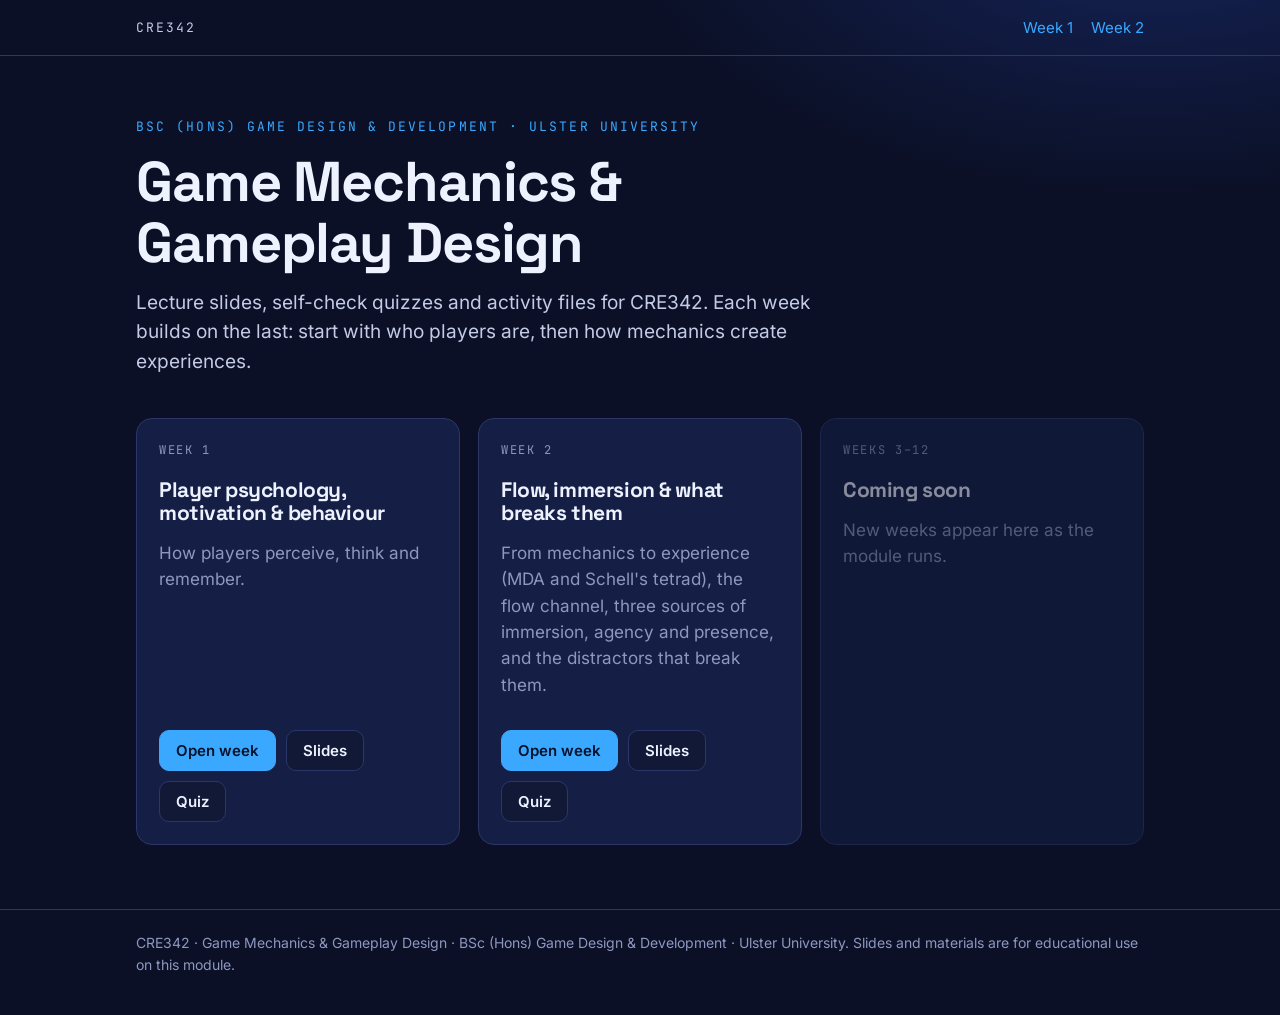
==== index.html @ 596657ba "Initial CRE342 student site: weeks 1-2 slides, quizzes and activity files Co-Authored-By: Claude Opu" ====
<!doctype html>
<html lang="en-GB">
<head>
<meta charset="utf-8">
<meta name="viewport" content="width=device-width, initial-scale=1">
<title>CRE342 · Game Mechanics &amp; Gameplay Design</title>
<link rel="stylesheet" href="assets/site.css">
</head>
<body>
<header class="site"><div class="wrap">
  <a class="brand" href="index.html">CRE342</a>
  <nav><a href="week-01/index.html">Week 1</a><a href="week-02/index.html">Week 2</a></nav>
</div></header>
<main class="wrap">

<section class="hero">
  <span class="kicker">BSc (Hons) Game Design &amp; Development · Ulster University</span>
  <h1>Game Mechanics &amp;<br>Gameplay Design</h1>
  <p class="lead">Lecture slides, self-check quizzes and activity files for CRE342. Each week builds on the last: start with who players are, then how mechanics create experiences.</p>
</section>
<div class="weeks">
  <div class="card week">
    <span class="tag">Week 1</span>
    <h3>Player psychology, motivation &amp; behaviour</h3>
    <p class="muted">How players perceive, think and remember.</p>
    <div class="actions"><a class="btn primary" href="week-01/index.html">Open week</a><a class="btn" href="week-01/slides.html">Slides</a><a class="btn" href="week-01/quiz.html">Quiz</a></div>
  </div>
  <div class="card week">
    <span class="tag">Week 2</span>
    <h3>Flow, immersion &amp; what breaks them</h3>
    <p class="muted">From mechanics to experience (MDA and Schell&#x27;s tetrad), the flow channel, three sources of immersion, agency and presence, and the distractors that break them.</p>
    <div class="actions"><a class="btn primary" href="week-02/index.html">Open week</a><a class="btn" href="week-02/slides.html">Slides</a><a class="btn" href="week-02/quiz.html">Quiz</a></div>
  </div>
  <div class="card week soon"><span class="tag">Weeks 3–12</span><h3>Coming soon</h3><p class="muted">New weeks appear here as the module runs.</p></div>
</div>
</main>
<footer class="site"><div class="wrap">CRE342 · Game Mechanics & Gameplay Design · BSc (Hons) Game Design &amp; Development · Ulster University.
Slides and materials are for educational use on this module.</div></footer>
</body>
</html>
---- assets/site.css ----
/* CRE342 student site: same palette as the lecture decks */
@font-face { font-family: "Inter"; src: url(../lib/fonts/inter-latin-wght-normal.woff2) format("woff2"); font-weight: 100 900; }
@font-face { font-family: "Space Grotesk"; src: url(../lib/fonts/space-grotesk-latin-wght-normal.woff2) format("woff2"); font-weight: 300 700; }
@font-face { font-family: "JetBrains Mono"; src: url(../lib/fonts/jetbrains-mono-latin-wght-normal.woff2) format("woff2"); font-weight: 100 800; }

:root {
  --bg: #0b1026; --bg-2: #111936; --panel: #151f45; --line: #2a3768;
  --ink: #eef2ff; --ink-2: #c3cbe6; --muted: #8d98bf;
  --blue: #3aa8ff; --coral: #ff6b6b; --mint: #4fd1a5; --gold: #ffc53d; --violet: #a58bff;
  --display: "Space Grotesk", "Inter", system-ui, sans-serif;
  --body: "Inter", system-ui, sans-serif;
  --mono: "JetBrains Mono", ui-monospace, monospace;
}
* { box-sizing: border-box; }
html { -webkit-text-size-adjust: 100%; }
body { margin: 0; background: radial-gradient(900px 500px at 90% -10%, #16255c 0%, transparent 60%), var(--bg); color: var(--ink); font: 17px/1.55 var(--body); min-height: 100vh; }
a { color: var(--blue); text-decoration: none; }
a:hover { text-decoration: underline; }
a:focus-visible, button:focus-visible { outline: 3px solid var(--gold); outline-offset: 2px; border-radius: 6px; }
.wrap { max-width: 1040px; margin: 0 auto; padding: 0 16px; }

header.site { border-bottom: 1px solid var(--line); }
header.site .wrap { display: flex; align-items: center; justify-content: space-between; gap: 16px; padding-top: 16px; padding-bottom: 16px; }
header.site .brand { font-family: var(--mono); font-size: 13px; letter-spacing: .16em; text-transform: uppercase; color: var(--ink-2); }
header.site nav { display: flex; gap: 18px; flex-wrap: wrap; font-size: 15px; }

.hero { padding: 56px 0 28px; }
.kicker { font-family: var(--mono); font-size: 13px; letter-spacing: .16em; text-transform: uppercase; color: var(--blue); }
h1, h2, h3 { font-family: var(--display); letter-spacing: -.02em; line-height: 1.1; margin: 0; }
h1 { font-size: clamp(34px, 6vw, 56px); margin: 12px 0 14px; }
h2 { font-size: 28px; margin: 40px 0 16px; }
h3 { font-size: 21px; margin-bottom: 6px; }
.lead { font-size: 19px; color: var(--ink-2); max-width: 720px; }
p { margin: 0 0 14px; }
.muted { color: var(--muted); }

.weeks { display: grid; grid-template-columns: repeat(auto-fill, minmax(290px, 1fr)); gap: 18px; }
.card { background: var(--panel); border: 1px solid var(--line); border-radius: 16px; padding: 22px; }
.card .tag { font-family: var(--mono); font-size: 12px; letter-spacing: .14em; text-transform: uppercase; color: var(--muted); display: block; margin-bottom: 8px; }
.card.week { display: flex; flex-direction: column; gap: 10px; }
.card.week .actions { margin-top: auto; display: flex; gap: 10px; flex-wrap: wrap; padding-top: 8px; }
.card.soon { opacity: .55; }

.btn { display: inline-flex; align-items: center; gap: 8px; padding: 10px 16px; border-radius: 10px; border: 1px solid var(--line); background: var(--bg-2); color: var(--ink); font: 600 15px var(--body); cursor: pointer; }
.btn:hover { text-decoration: none; border-color: var(--blue); }
.btn.primary { background: var(--blue); border-color: var(--blue); color: #04122a; }
.btn.primary:hover { filter: brightness(1.08); }

ul.clean { list-style: none; padding: 0; margin: 0; }
ul.clean li { padding: 10px 0; border-bottom: 1px solid rgba(42,55,104,.6); }
ul.outcomes { padding-left: 1.2em; }
ul.outcomes li { margin-bottom: 8px; color: var(--ink-2); }
ul.outcomes li::marker { color: var(--blue); }
.refs p { font-size: 15px; color: var(--ink-2); padding-left: 1.4em; text-indent: -1.4em; }
.grid-2 { display: grid; grid-template-columns: repeat(auto-fit, minmax(300px, 1fr)); gap: 18px; }
.file { display: flex; justify-content: space-between; align-items: center; gap: 12px; }
.file .ext { font-family: var(--mono); font-size: 12px; color: var(--gold); border: 1px solid var(--gold); border-radius: 6px; padding: 2px 6px; }

footer.site { margin-top: 64px; border-top: 1px solid var(--line); padding: 22px 0 40px; color: var(--muted); font-size: 14px; }

/* Quiz */
.quiz { max-width: 760px; }
.quiz .progress { height: 6px; border-radius: 3px; background: var(--bg-2); overflow: hidden; margin: 18px 0 26px; }
.quiz .progress i { display: block; height: 100%; width: 0; background: var(--blue); transition: width .3s; }
.quiz .qnum { font-family: var(--mono); font-size: 13px; letter-spacing: .14em; color: var(--muted); text-transform: uppercase; }
.quiz .question { font-family: var(--display); font-size: clamp(22px, 3.5vw, 28px); line-height: 1.25; margin: 8px 0 22px; }
.quiz .answers { display: grid; gap: 10px; }
.quiz .answer { text-align: left; width: 100%; padding: 14px 16px; border-radius: 12px; border: 1px solid var(--line); background: var(--panel); color: var(--ink); font: 17px/1.4 var(--body); cursor: pointer; display: grid; grid-template-columns: 34px 1fr; gap: 10px; align-items: center; }
.quiz .answer:hover:not(:disabled) { border-color: var(--blue); }
.quiz .answer .k { font-family: var(--mono); font-size: 14px; color: var(--muted); border: 1px solid var(--line); border-radius: 8px; text-align: center; padding: 3px 0; }
.quiz .answer.right { border-color: var(--mint); background: rgba(79,209,165,.14); }
.quiz .answer.wrong { border-color: var(--coral); background: rgba(255,107,107,.14); }
.quiz .answer:disabled { cursor: default; }
.quiz .feedback { margin-top: 18px; padding: 16px 18px; border-radius: 12px; border: 1px solid var(--line); background: var(--bg-2); display: none; }
.quiz .feedback.show { display: block; }
.quiz .feedback strong.ok { color: var(--mint); } .quiz .feedback strong.no { color: var(--coral); }
.quiz .next { margin-top: 18px; }
.quiz .score { font-family: var(--display); font-size: 64px; font-weight: 700; margin: 10px 0; }
.quiz .review li { margin-bottom: 12px; color: var(--ink-2); }
.quiz .review .no { color: var(--coral); } .quiz .review .ok { color: var(--mint); }
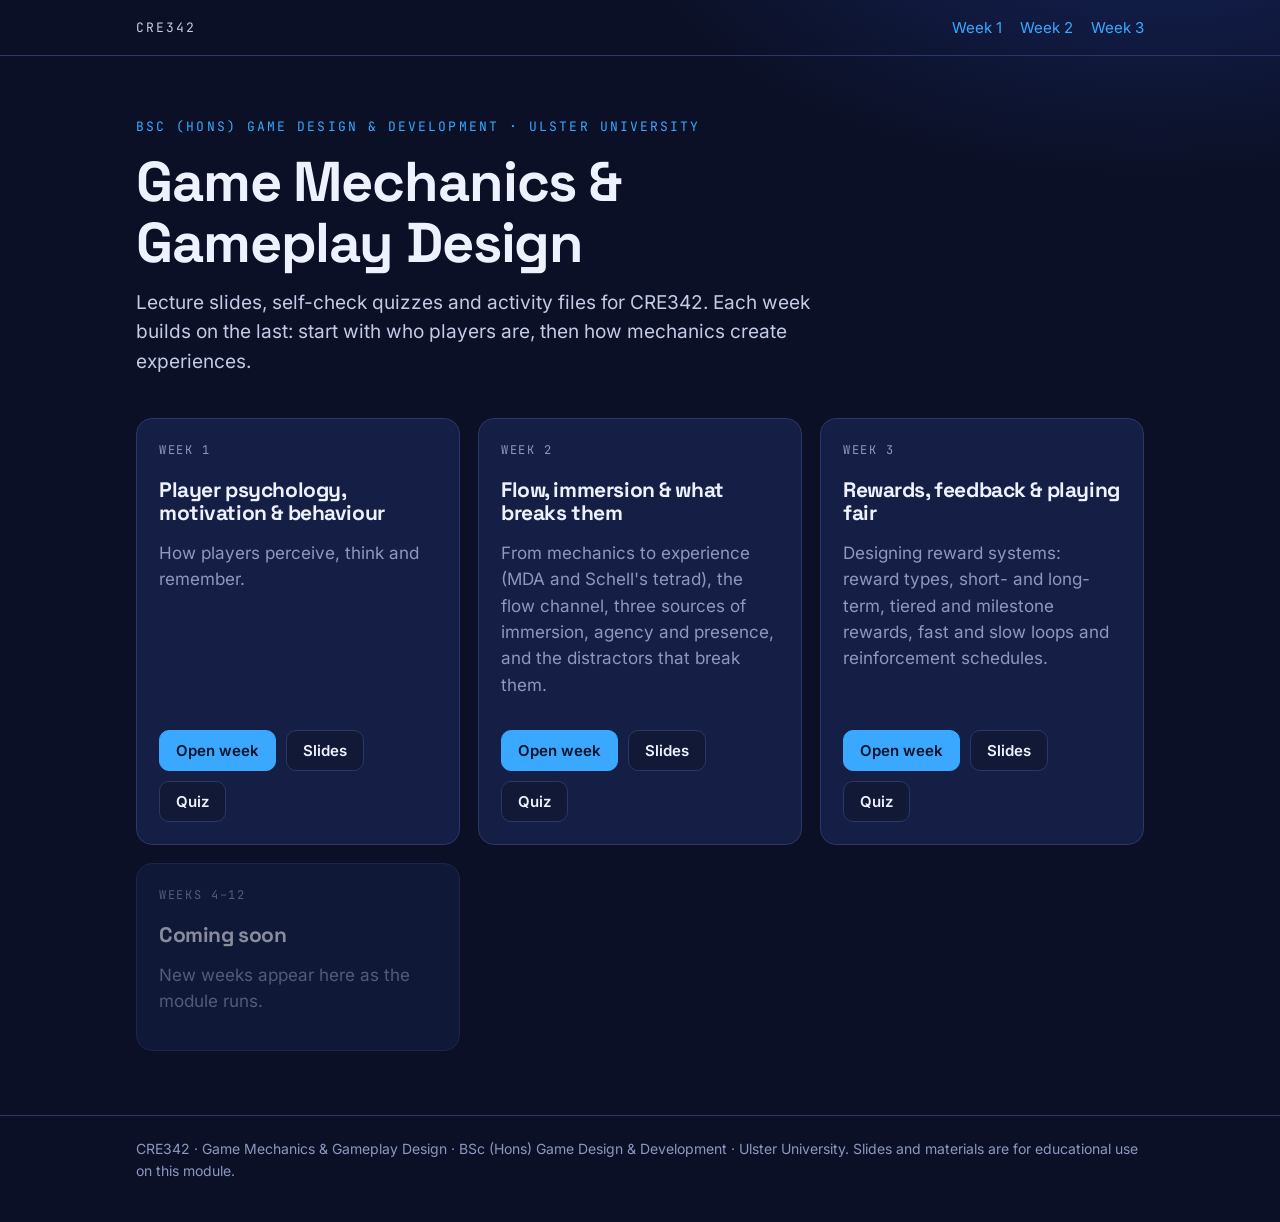
==== commit 7a94bec3: "Add Week 3: rewards, feedback and playing fair Slides (no speaker notes), self-check quiz, Roll for " ====
--- a/index.html
+++ b/index.html
@@ -9,7 +9,7 @@
 <body>
 <header class="site"><div class="wrap">
   <a class="brand" href="index.html">CRE342</a>
-  <nav><a href="week-01/index.html">Week 1</a><a href="week-02/index.html">Week 2</a></nav>
+  <nav><a href="week-01/index.html">Week 1</a><a href="week-02/index.html">Week 2</a><a href="week-03/index.html">Week 3</a></nav>
 </div></header>
 <main class="wrap">
 
@@ -31,7 +31,13 @@
     <p class="muted">From mechanics to experience (MDA and Schell&#x27;s tetrad), the flow channel, three sources of immersion, agency and presence, and the distractors that break them.</p>
     <div class="actions"><a class="btn primary" href="week-02/index.html">Open week</a><a class="btn" href="week-02/slides.html">Slides</a><a class="btn" href="week-02/quiz.html">Quiz</a></div>
   </div>
-  <div class="card week soon"><span class="tag">Weeks 3–12</span><h3>Coming soon</h3><p class="muted">New weeks appear here as the module runs.</p></div>
+  <div class="card week">
+    <span class="tag">Week 3</span>
+    <h3>Rewards, feedback &amp; playing fair</h3>
+    <p class="muted">Designing reward systems: reward types, short- and long-term, tiered and milestone rewards, fast and slow loops and reinforcement schedules.</p>
+    <div class="actions"><a class="btn primary" href="week-03/index.html">Open week</a><a class="btn" href="week-03/slides.html">Slides</a><a class="btn" href="week-03/quiz.html">Quiz</a></div>
+  </div>
+  <div class="card week soon"><span class="tag">Weeks 4–12</span><h3>Coming soon</h3><p class="muted">New weeks appear here as the module runs.</p></div>
 </div>
 </main>
 <footer class="site"><div class="wrap">CRE342 · Game Mechanics & Gameplay Design · BSc (Hons) Game Design &amp; Development · Ulster University.
